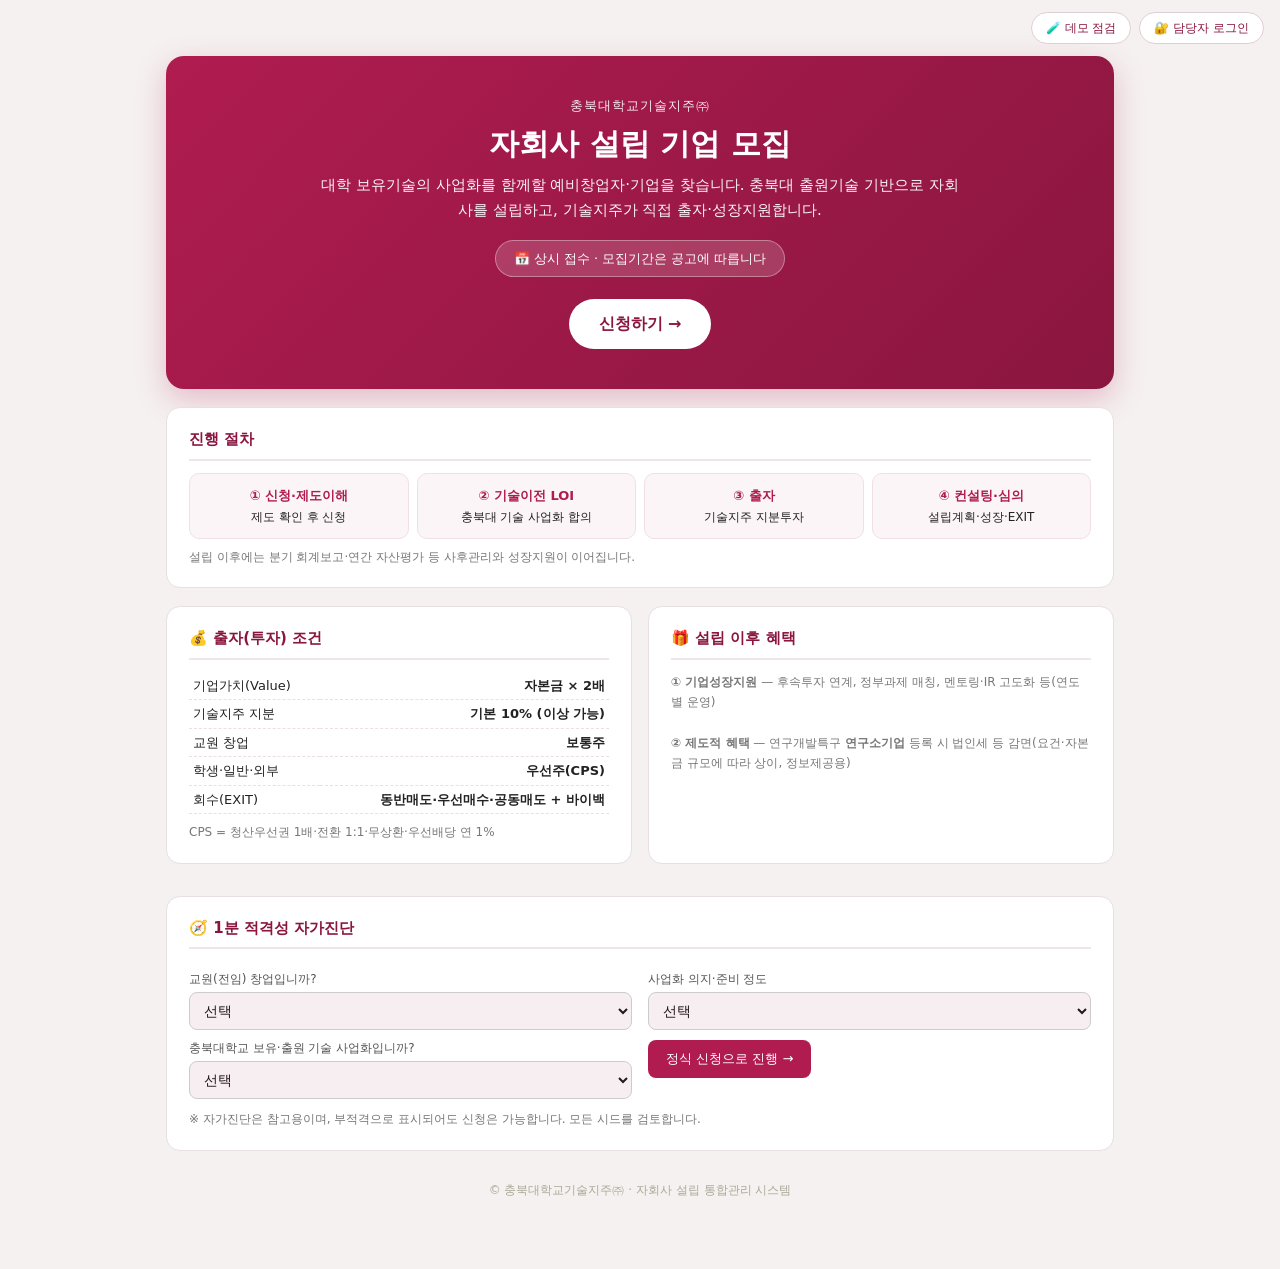
==== pages/index.html @ 20c78aaf "자회사 설립 통합관리 v6 — 라이브(전체공개·서버화) 초기 배포 - 공개 모집 랜딩 + 신청 + 내부(LOI·출자·심의·포트폴리오·발굴보드·콘솔) - GAS 서버 동기화(구글시트" ====
<!DOCTYPE html>
<html lang="ko">
<head>
<meta charset="utf-8">
<meta name="viewport" content="width=device-width, initial-scale=1">
<title>자회사 설립 모집 · 충북대학교기술지주㈜</title>
<link rel="stylesheet" href="../common/style.css">
<style>
  :root{ --brand:#b01c50; --brand-d:#8a163f; --ok:#1f8a4c; --warn:#c47f0a; --bad:#c0392b; }
  *{ box-sizing:border-box; }
  body{ font-family:'Malgun Gothic','맑은 고딕',system-ui,sans-serif; background:#f5f1f0; margin:0; color:#222; }
  .wrap{ max-width:980px; margin:0 auto; padding:0 16px 70px; }
  .top{ display:flex; justify-content:flex-end; padding:12px 16px; }
  .top a{ font-size:12px; color:var(--brand-d); text-decoration:none; border:1px solid #e2cdd5; border-radius:20px; padding:6px 14px; background:#fff; }
  .hero{ background:linear-gradient(135deg,var(--brand),var(--brand-d)); color:#fff; border-radius:18px; padding:40px 34px; box-shadow:0 10px 30px rgba(176,28,80,.25); text-align:center; }
  .hero .org{ font-size:13px; opacity:.9; letter-spacing:1px; }
  .hero h1{ margin:8px 0 10px; font-size:30px; line-height:1.3; }
  .hero p{ opacity:.95; font-size:15px; line-height:1.7; margin:0 auto; max-width:640px; }
  .hero .period{ display:inline-block; margin-top:16px; background:rgba(255,255,255,.16); border:1px solid rgba(255,255,255,.35); border-radius:30px; padding:8px 18px; font-size:13px; }
  .cta{ margin-top:22px; } .cta a{ display:inline-block; text-decoration:none; font-weight:700; font-size:16px; padding:13px 30px; border-radius:30px; }
  .cta .go{ background:#fff; color:var(--brand-d); } .cta .go:hover{ background:#ffeef4; }
  .grid{ display:grid; grid-template-columns:1fr 1fr; gap:16px; margin-top:18px; }
  @media(max-width:760px){ .grid{ grid-template-columns:1fr; } .hero h1{ font-size:24px; } }
  .card{ background:#fff; border:1px solid #e7dfe1; border-radius:14px; padding:20px 22px; }
  .card h2{ margin:0 0 12px; font-size:15px; color:var(--brand-d); border-bottom:2px solid #f0e6e9; padding-bottom:8px; }
  .steps4{ display:grid; grid-template-columns:repeat(4,1fr); gap:8px; margin-top:6px; }
  @media(max-width:760px){ .steps4{ grid-template-columns:1fr 1fr; } }
  .st{ background:#fbf5f7; border:1px solid #f0e0e6; border-radius:10px; padding:12px 8px; text-align:center; font-size:12px; }
  .st b{ display:block; color:var(--brand); font-size:13px; margin-bottom:3px; }
  .cond td{ padding:4px 4px; border-bottom:1px dashed #ecdfe3; font-size:13px; } .cond td:last-child{ text-align:right; font-weight:600; }
  table.cond{ width:100%; border-collapse:collapse; }
  .note{ font-size:12px; color:#777; line-height:1.7; }
  label{ display:block; font-size:12px; color:#555; margin:9px 0 4px; }
  select{ width:100%; padding:9px 10px; border:1px solid #ccc; border-radius:8px; font-size:14px; }
  .verdict{ margin-top:12px; padding:12px 14px; border-radius:9px; font-size:13px; display:none; }
  .v-ok{ background:#e3f5ea; color:var(--ok); } .v-warn{ background:#fdf2e0; color:var(--warn); } .v-bad{ background:#fbe7e4; color:var(--bad); }
  .diagcta{ display:inline-block; margin-top:10px; text-decoration:none; background:var(--brand); color:#fff; padding:9px 18px; border-radius:8px; font-size:13px; }
  footer{ text-align:center; color:#aa9; font-size:12px; margin-top:30px; }
</style>
</head>
<body>
<div class="top"><a href="_demo_seed.html" style="margin-right:8px">🧪 데모 점검</a><a href="login.html">🔐 담당자 로그인</a></div>
<div class="wrap">
  <div class="hero">
    <div class="org">충북대학교기술지주㈜</div>
    <h1>자회사 설립 기업 모집</h1>
    <p>대학 보유기술의 사업화를 함께할 예비창업자·기업을 찾습니다. 충북대 출원기술 기반으로 자회사를 설립하고, 기술지주가 직접 출자·성장지원합니다.</p>
    <div class="period">📅 상시 접수 · 모집기간은 공고에 따릅니다</div>
    <div class="cta"><a class="go" href="1_apply.html?role=applicant">신청하기 →</a></div>
  </div>

  <div class="card" style="margin-top:18px">
    <h2>진행 절차</h2>
    <div class="steps4">
      <div class="st"><b>① 신청·제도이해</b>제도 확인 후 신청</div>
      <div class="st"><b>② 기술이전 LOI</b>충북대 기술 사업화 합의</div>
      <div class="st"><b>③ 출자</b>기술지주 지분투자</div>
      <div class="st"><b>④ 컨설팅·심의</b>설립계획·성장·EXIT</div>
    </div>
    <div class="note" style="margin-top:8px">설립 이후에는 분기 회계보고·연간 자산평가 등 사후관리와 성장지원이 이어집니다.</div>
  </div>

  <div class="grid">
    <div class="card">
      <h2>💰 출자(투자) 조건</h2>
      <table class="cond">
        <tr><td>기업가치(Value)</td><td>자본금 × 2배</td></tr>
        <tr><td>기술지주 지분</td><td>기본 10% (이상 가능)</td></tr>
        <tr><td>교원 창업</td><td>보통주</td></tr>
        <tr><td>학생·일반·외부</td><td>우선주(CPS)</td></tr>
        <tr><td>회수(EXIT)</td><td>동반매도·우선매수·공동매도 + 바이백</td></tr>
      </table>
      <div class="note" style="margin-top:8px">CPS = 청산우선권 1배·전환 1:1·무상환·우선배당 연 1%</div>
    </div>

    <div class="card">
      <h2>🎁 설립 이후 혜택</h2>
      <div class="note">
        <b>① 기업성장지원</b> — 후속투자 연계, 정부과제 매칭, 멘토링·IR 고도화 등(연도별 운영)<br><br>
        <b>② 제도적 혜택</b> — 연구개발특구 <b>연구소기업</b> 등록 시 법인세 등 감면(요건·자본금 규모에 따라 상이, 정보제공용)
      </div>
    </div>
  </div>

  <div class="card" style="margin-top:16px">
    <h2>🧭 1분 적격성 자가진단</h2>
    <div class="grid" style="margin-top:0">
      <div>
        <label>교원(전임) 창업입니까?</label>
        <select id="q_prof"><option value="">선택</option><option value="y">예(교원)</option><option value="n">아니오</option></select>
        <label>충북대학교 보유·출원 기술 사업화입니까?</label>
        <select id="q_tech"><option value="">선택</option><option value="y">예</option><option value="maybe">미정/검토중</option><option value="n">아니오</option></select>
      </div>
      <div>
        <label>사업화 의지·준비 정도</label>
        <select id="q_will"><option value="">선택</option><option value="high">강함(구체 계획)</option><option value="mid">보통</option><option value="low">약함(구상 단계)</option></select>
        <div class="verdict" id="verdict"></div>
        <a class="diagcta" href="1_apply.html?role=applicant">정식 신청으로 진행 →</a>
      </div>
    </div>
    <div class="note" style="margin-top:10px">※ 자가진단은 참고용이며, 부적격으로 표시되어도 신청은 가능합니다. 모든 시드를 검토합니다.</div>
  </div>

  <footer>© 충북대학교기술지주㈜ · 자회사 설립 통합관리 시스템</footer>
</div>

<script>
  // 미니 자가진단(로컬 로직, 라이브러리 불필요)
  function diag(){
    var prof=v('q_prof'), tech=v('q_tech'), will=v('q_will');
    var box=document.getElementById('verdict');
    if(!(prof&&tech&&will)){ box.style.display='none'; return; }
    var verdict, cls, txt;
    if(tech==='y' && will!=='low'){ verdict='적격'; cls='v-ok'; txt='충북대 기술 사업화 + 사업화 의지 충족. 신청을 권장합니다.'; }
    else if(tech==='n'){ verdict='부적격'; cls='v-bad'; txt='자회사는 대학 보유기술 사업화가 요건입니다. 정보성 신청은 가능합니다.'; }
    else { verdict='검토필요'; cls='v-warn'; txt='기술 연계·의지 보완이 필요합니다. 담당자 상담을 권장합니다.'; }
    box.className='verdict '+cls; box.style.display='block';
    box.innerHTML='<b>'+verdict+'</b> — '+txt;
  }
  function v(id){ return document.getElementById(id).value; }
  ['q_prof','q_tech','q_will'].forEach(function(id){ document.getElementById(id).addEventListener('change', diag); });
</script>
</body>
</html>
---- common/style.css ----
/* ===== 충북대기술지주 성장관리 플랫폼 — 공통 스타일 (5개 HTML 공유) ===== */
:root{
  --bg:#f6f3f5; --panel:#ffffff; --panel2:#f7eef2; --line:#ecd9e1;
  --txt:#24171d; --muted:#7c6b73; --accent:#b01c50; --accent2:#d94e7d;
  --warn:#c97b12; --danger:#d8453c; --chip:#f7eef2;
}
*{box-sizing:border-box}
body{margin:0;font-family:"Malgun Gothic","맑은 고딕",system-ui,sans-serif;
  background:var(--bg);color:var(--txt);font-size:14px;line-height:1.5}
header{background:linear-gradient(135deg,#ffffff,#fbe9f0);padding:12px 20px;
  border-bottom:2px solid var(--accent);display:flex;align-items:center;gap:16px;flex-wrap:wrap;
  box-shadow:0 1px 5px rgba(120,20,60,.07)}
header .logo{height:46px;width:auto;display:block}
header h1{font-size:18px;margin:0;font-weight:800;letter-spacing:-.3px;color:var(--accent)}
header h1 a{color:inherit;text-decoration:none}
header .sub{color:var(--muted);font-size:12px}
.grow{flex:1}
.company-bar{display:flex;align-items:center;gap:8px;flex-wrap:wrap}
select,input,textarea{background:var(--panel2);color:var(--txt);border:1px solid var(--line);
  border-radius:6px;padding:7px 9px;font-size:13px;font-family:inherit}
textarea{width:100%;resize:vertical;min-height:64px}
button{background:var(--accent);color:#fff;border:0;border-radius:6px;padding:8px 14px;
  cursor:pointer;font-size:13px;font-weight:600}
button.ghost{background:var(--chip);color:var(--txt);border:1px solid var(--line)}
button.sm{padding:4px 9px;font-size:12px}
button.danger{background:var(--danger)}
button.ok{background:var(--accent2)}
/* 네비게이션: 분리형은 <a> 링크로 페이지 이동 (현재 기업ID 유지) */
nav{display:flex;gap:4px;background:var(--panel2);padding:6px 14px;border-bottom:1px solid var(--line);flex-wrap:wrap}
nav a{background:transparent;color:var(--muted);border-radius:6px 6px 0 0;font-weight:600;
  text-decoration:none;padding:8px 14px;font-size:13px;display:inline-block}
nav a:hover{color:var(--accent)}
nav a.active{background:#fff;color:var(--accent);border:1px solid var(--line);border-bottom:2px solid var(--accent)}
main{padding:18px 20px;max-width:1180px;margin:0 auto}
.card{background:var(--panel);border:1px solid var(--line);border-radius:10px;padding:16px;margin-bottom:16px}
.card h2{margin:0 0 12px;font-size:15px;display:flex;align-items:center;gap:8px}
.card h3{margin:14px 0 8px;font-size:13px;color:var(--muted)}
.grid{display:grid;gap:10px}
.g2{grid-template-columns:1fr 1fr}
.g3{grid-template-columns:1fr 1fr 1fr}
.g4{grid-template-columns:repeat(4,1fr)}
@media(max-width:760px){.g2,.g3,.g4{grid-template-columns:1fr 1fr}}
label.fld{display:block;font-size:12px;color:var(--muted);margin-bottom:3px}
.fld input,.fld select{width:100%}
table{width:100%;border-collapse:collapse;font-size:13px}
th,td{border-bottom:1px solid var(--line);padding:8px 6px;text-align:left;vertical-align:top}
th{color:var(--muted);font-weight:600;font-size:12px}
.chip{display:inline-block;background:var(--chip);border:1px solid var(--line);border-radius:20px;
  padding:2px 10px;font-size:11px;color:var(--muted);margin:2px;cursor:pointer}
.chip.on{background:var(--accent);color:#fff;border-color:var(--accent)}
.pill{display:inline-block;border-radius:12px;padding:2px 9px;font-size:11px;font-weight:600}
.pill.done{background:#def5ea;color:#0e8a55}
.pill.prog{background:#fcf0d6;color:#b5740a}
.pill.todo{background:#fbe4e2;color:#c33327}
.kpi{background:var(--panel2);border:1px solid var(--line);border-radius:10px;padding:14px;text-align:center}
.kpi .v{font-size:26px;font-weight:800}
.kpi .l{font-size:12px;color:var(--muted);margin-top:2px}
.bar{height:10px;background:var(--panel2);border-radius:6px;overflow:hidden;border:1px solid var(--line)}
.bar>i{display:block;height:100%;background:linear-gradient(90deg,var(--accent),var(--accent2))}
.muted{color:var(--muted)}
.right{text-align:right}
.row{display:flex;gap:8px;align-items:center;flex-wrap:wrap}
.timeline{position:relative;padding-left:22px}
.timeline .ev{position:relative;padding:8px 0 8px 14px;border-left:2px solid var(--line)}
.timeline .ev::before{content:'';position:absolute;left:-7px;top:12px;width:12px;height:12px;
  border-radius:50%;background:var(--accent);border:2px solid var(--bg)}
.empty{color:var(--muted);text-align:center;padding:30px;font-size:13px}
.gauge{font-size:42px;font-weight:800}
.tag{font-size:11px;padding:1px 7px;border-radius:5px;background:var(--chip);color:var(--muted)}
.hint{font-size:11px;color:var(--muted);margin-top:4px}
.versioncol{border-left:3px solid var(--accent);padding-left:10px;margin-bottom:10px}
hr.sep{border:0;border-top:1px solid var(--line);margin:14px 0}
.req{color:var(--danger);font-weight:700}
.scorebox{display:flex;gap:6px;align-items:center}
.scorebox input{width:54px;text-align:center}
.draftbar{display:flex;gap:8px;align-items:center;flex-wrap:wrap;background:var(--panel2);
  border:1px dashed var(--accent);border-radius:8px;padding:8px 10px}
.consent{border:1px solid var(--line);border-radius:10px;padding:13px 15px;background:var(--panel2)}
.consent-check{display:flex;gap:9px;align-items:flex-start;cursor:pointer;font-size:14px;font-weight:600}
.consent-check input{margin-top:2px;width:17px;height:17px;flex:none;accent-color:var(--accent)}
.consent-check b{color:var(--danger)}
.consent-sum{font-size:12px;color:var(--muted);margin-top:8px;line-height:1.6}
.consent-sum a{color:var(--accent);cursor:pointer;font-weight:700;white-space:nowrap}
.pp-full{margin-top:10px;max-height:240px;overflow:auto;border:1px solid var(--line);
  border-radius:8px;padding:12px 14px;background:#fff;font-size:11.5px;color:#444;line-height:1.65}
.pp-full h4{margin:13px 0 4px;font-size:12px;color:var(--accent)}
.pp-full h4:first-child{margin-top:0}
.pp-full ul{margin:4px 0;padding-left:18px}
.pp-full .lead{color:#666}
.syncnote{font-size:11px;color:var(--muted);text-align:center;padding:6px}
.stagewrap{display:grid;gap:10px;grid-template-columns:repeat(4,1fr)}
@media(max-width:860px){.stagewrap{grid-template-columns:1fr 1fr}}
.stage{border:1px solid var(--line);border-radius:8px;padding:10px 12px;background:var(--panel2)}
.stage.active{border:2px solid var(--accent);background:#fff;box-shadow:0 1px 6px rgba(176,28,80,.10)}
.stage.future{opacity:.5}
.stage .st{font-size:13px;font-weight:700;margin-bottom:6px}
.stage .sv{font-size:11.5px;color:var(--muted);line-height:1.55;margin-top:2px}
.stage ul{margin:6px 0 0;padding-left:15px;font-size:11.5px;color:var(--txt);line-height:1.5}
@media print{nav,.draftbar,header .company-bar{display:none}}
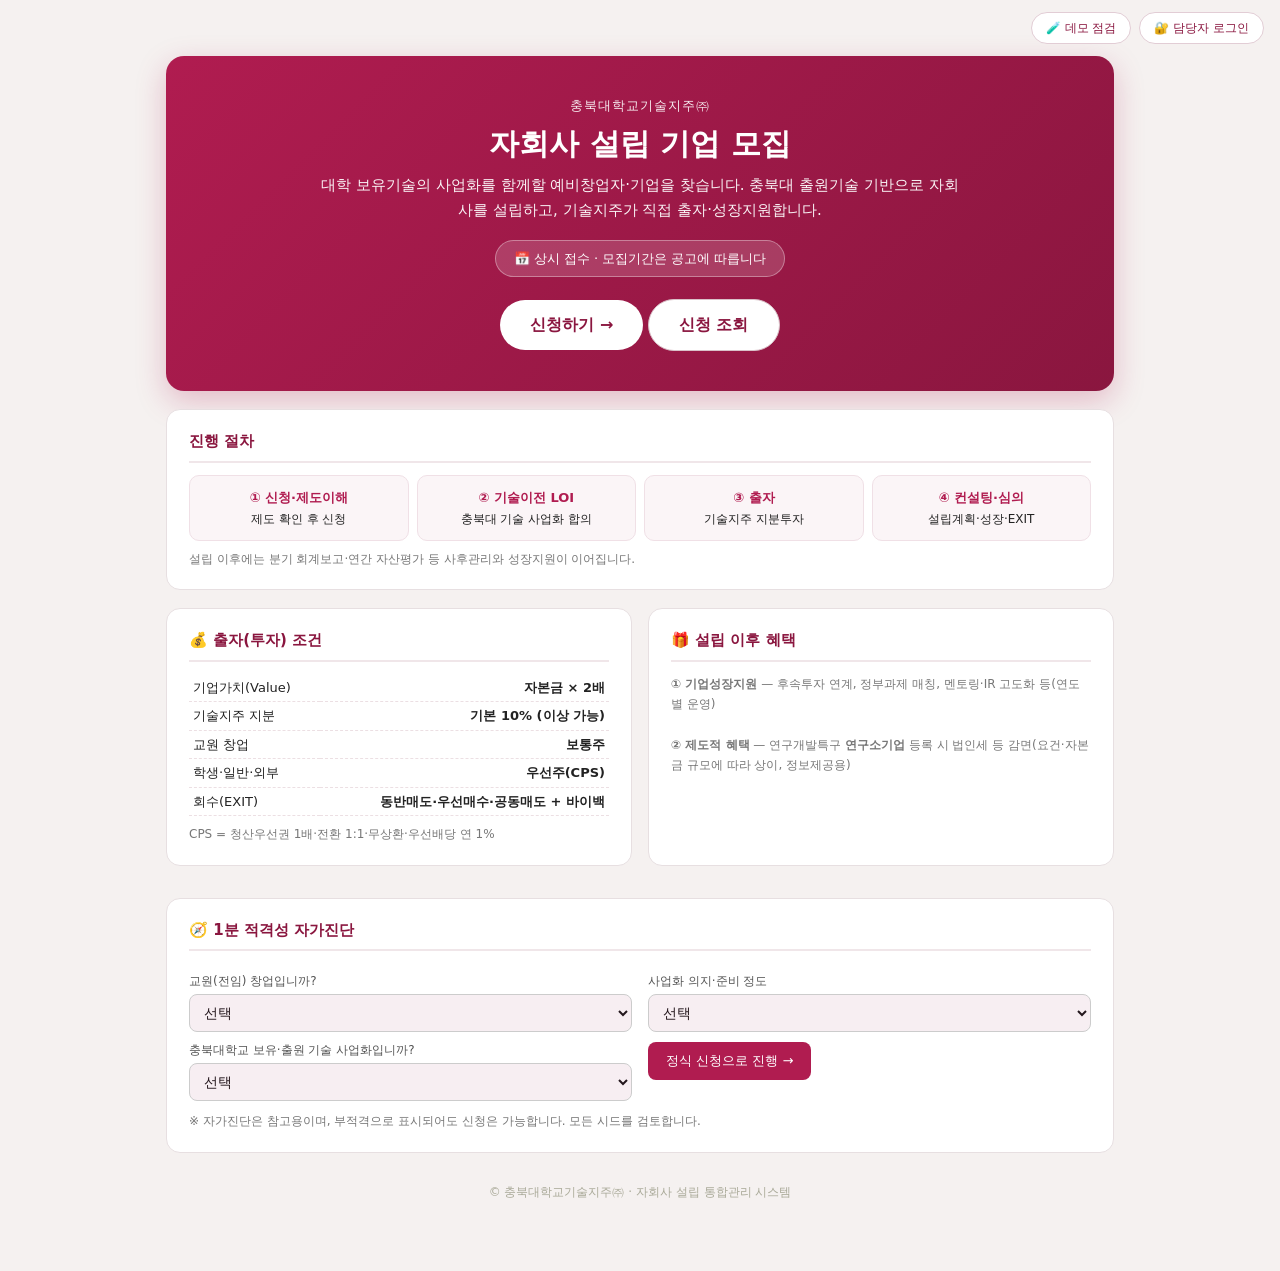
==== commit 4e0f2b47: "Phase B — 인증·인가·접수번호·IC 위원별 투표·신청 unlock 라이브 반영 - HMAC 토큰 인증 + 역할별 데이터 마스킹(외부=배당 cid만) - 접수번호 P{차수}_" ====
--- a/pages/index.html
+++ b/pages/index.html
@@ -46,7 +46,7 @@
     <h1>자회사 설립 기업 모집</h1>
     <p>대학 보유기술의 사업화를 함께할 예비창업자·기업을 찾습니다. 충북대 출원기술 기반으로 자회사를 설립하고, 기술지주가 직접 출자·성장지원합니다.</p>
     <div class="period">📅 상시 접수 · 모집기간은 공고에 따릅니다</div>
-    <div class="cta"><a class="go" href="1_apply.html?role=applicant">신청하기 →</a></div>
+    <div class="cta"><a class="go" href="1_apply.html?role=applicant">신청하기 →</a> <a class="go" href="apply_status.html" style="background:#fff;color:var(--brand-d);border:1px solid #d9c2c9">신청 조회</a></div>
   </div>
 
   <div class="card" style="margin-top:18px">
